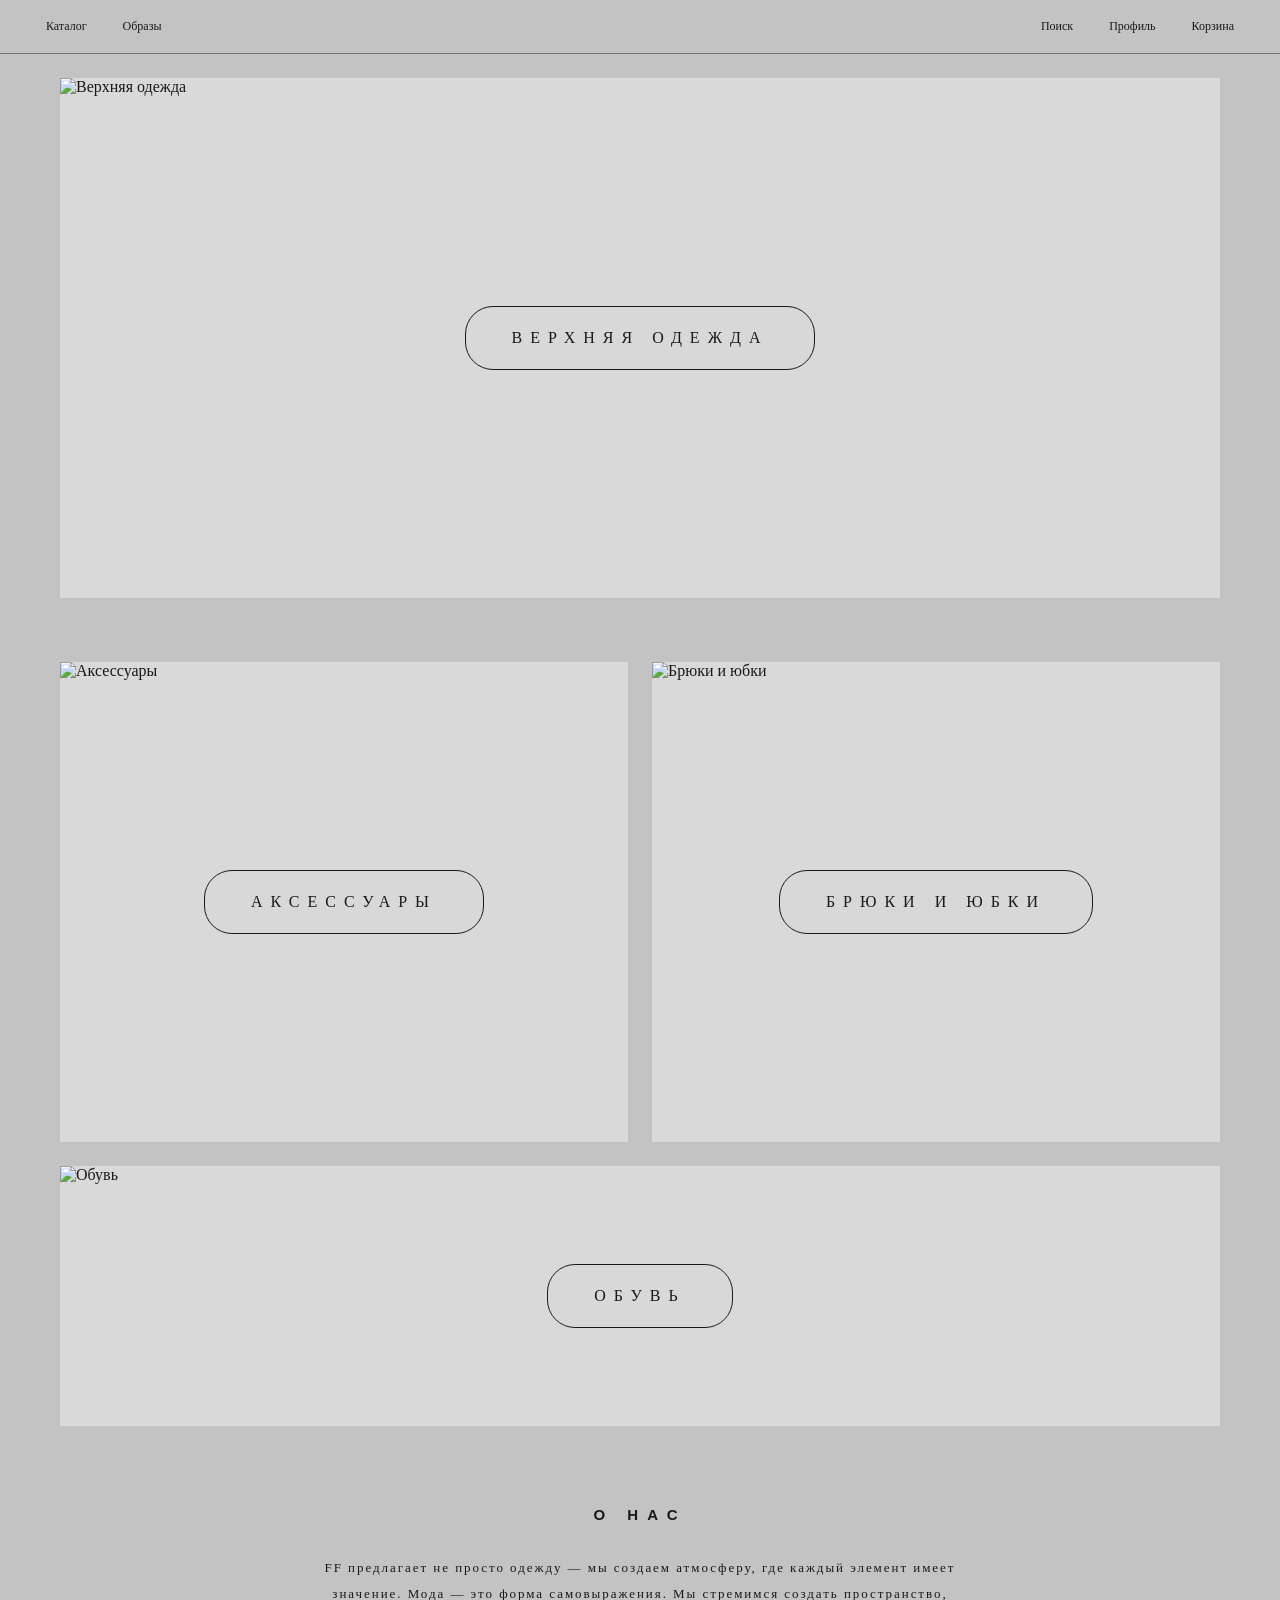
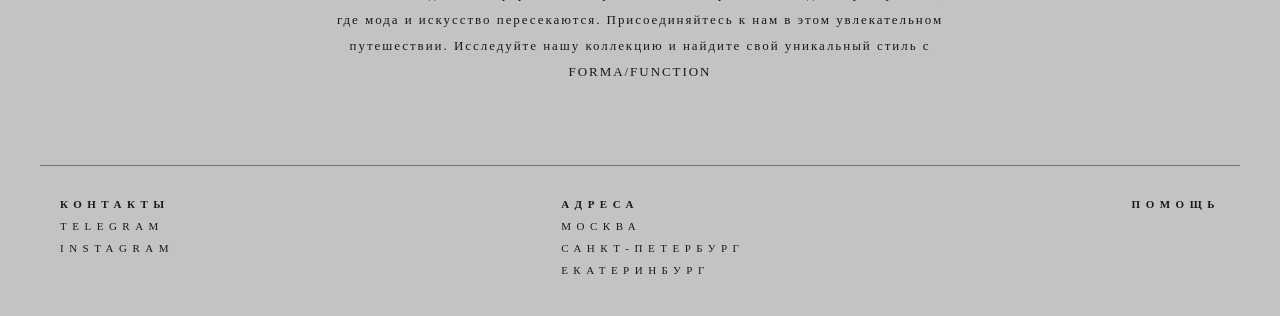
==== index.html @ 092adf08 "Add files via upload" ====
<!DOCTYPE html>
<html lang="ru">
<head>
  <meta charset="UTF-8" />
  <meta name="viewport" content="width=device-width, initial-scale=1.0" />
  <link rel="stylesheet" href="index.css" />
  <link rel="stylesheet" href="animations.css" />
  <script src="js/animations.js" defer></script>
  <title>Главная</title>
</head>
<body>
  <header class="header">
    <div class="header-left">
      <button type="button" class="nav-button" data-link="index.html">Каталог</button>
      <button type="button" class="nav-button" data-link="collection.html">Образы</button>
    </div>
    <div class="header-right">
  <button type="button" class="nav-button" data-link="search.html">Поиск</button>
  <button type="button" class="nav-button" data-link="profile.html">Профиль</button>
  <button type="button" class="nav-button" data-link="cart.html">Корзина</button>
</div>
  </header>

  <main class="page-content">
    <section class="hero-section">
      <img src="images/land_top.jpg" alt="Верхняя одежда" class="hero-image" />
      <button class="hero-button" data-link="collection.html">Верхняя одежда</button>
    </section>

    <section class="categories-grid">
      <div class="category-card">
        <img src="images/land_accs.jpg" alt="Аксессуары" class="category-image" />
        <button type="button" class="category-button" data-link="collection.html">Аксессуары</button>
      </div>
      <div class="category-card">
        <img src="images/land_pants.jpg" alt="Брюки и юбки" class="category-image" />
        <button type="button" class="category-button" data-link="collection.html">Брюки и юбки</button>
      </div>
    </section>

    <section class="big-category">
      <img src="images/land_shoes.jpg" alt="Обувь" class="category-image" />
      <button type="button" class="category-button" data-link="collection.html">Обувь</button>
    </section>

    <section class="about-section">
      <h2>О нас</h2>
      <p>
        FF предлагает не просто одежду — мы создаем атмосферу, где каждый элемент имеет значение.
        Мода — это форма самовыражения. Мы стремимся создать пространство, где мода и искусство пересекаются.
        Присоединяйтесь к нам в этом увлекательном путешествии.
        Исследуйте нашу коллекцию и найдите свой уникальный стиль с FORMA/FUNCTION
      </p>
    </section>
  </main>

  <footer class="footer">
    <div class="footer-column">
      <h3>Контакты</h3>
      <button class="footer-button" data-action="open-telegram">Telegram</button>
      <button class="footer-button" data-action="open-instagram">Instagram</button>
    </div>
    <div class="footer-column">
      <h3>Адреса</h3>
      <p>Москва</p>
      <p>Санкт-Петербург</p>
      <p>Екатеринбург</p>
    </div>
    <div class="footer-column">
      <h3>Помощь</h3>
    </div>
  </footer>

  <script src="js/script.js"></script>
</body>
</html>
---- index.css ----
@font-face {
  font-family: 'Kiwi Maru';
  src: url('fonts/KiwiMaru-Regular.ttf') format('truetype');
  font-weight: 400;
  font-style: normal;
}

@font-face {
  font-family: 'Palace of Sports';
  src: url('fonts/Palace of Sports.otf') format('opentype');
  font-weight: 400;
  font-style: normal;
}

* {
  box-sizing: border-box;
}

html,
body {
  margin: 0;
  padding: 0;
  min-height: 100%;
  background: #C3C3C3;
  color: #191919;
  font-family: 'Kiwi Maru', serif;
}

body {
  display: flex;
  flex-direction: column;
  align-items: center;
}

button {
  cursor: pointer;
  border: none;
  background: none;
  font: inherit;
  color: inherit;
}

.header {
  width: 100%;
  background: #C3C3C3;
  display: flex;
  justify-content: space-between;
  align-items: center;
  padding: 18px 40px;
  border-bottom: 1px solid #737373;
}

.header-left,
.header-right {
  display: flex;
  gap: 24px;
  font-size: 12px;
  letter-spacing: 0.5em;
  text-transform: uppercase;
}

.nav-button {
  background: transparent;
  color: #191919;
}

.page-content {
  width: 100%;
  max-width: 1200px;
  padding: 24px 20px 0;
}

.hero-section,
.category-card,
.big-category,
.profile-panel,
.collection-card,
.search-panel,
.cart-panel {
  background: #D9D9D9;
}

.hero-section,
.category-card,
.big-category {
  position: relative;
  overflow: hidden;
}

.hero-section {
  min-height: 520px;
  display: flex;
  justify-content: center;
  align-items: center;
}

.hero-image,
.category-image {
  position: absolute;
  inset: 0;
  width: 100%;
  height: 100%;
  object-fit: cover;
}

.hero-section .hero-image { transform: scale(1.00); object-position: center 58%; }
.categories-grid > .category-card:nth-child(1) category-image { transform: scale(1.03); object-position: center 50%; }
.categories-grid > .category-card:nth-child(2) .category-image { transform: scale(1.00); object-position: center 52%; }
.big-category > .category-image { transform: scale(1.00); object-position: center 40%; }
.hero-button,
.category-button {
  padding: 22px 46px;
  border: 1px solid #191919;
  border-radius: 28px;
  letter-spacing: 0.5em;
  text-transform: uppercase;
  background: rgba(217, 217, 217, 0.85);
  position: relative;
  z-index: 1;
}

.categories-grid {
  margin-top: 64px;
  display: grid;
  grid-template-columns: repeat(2, minmax(0, 1fr));
  gap: 24px;
}

.category-card {
  min-height: 480px;
  display: flex;
  justify-content: center;
  align-items: center;
}

.big-category {
  margin-top: 24px;
  min-height: 260px;
  display: flex;
  justify-content: center;
  align-items: center;
}

.about-section {
  max-width: 760px;
  margin: 80px auto 0;
  text-align: center;
  padding: 0 10px;
}

.about-section h2 {
  margin-bottom: 32px;
  font-family: 'Palace of Sports', sans-serif;
  font-size: 15px;
  letter-spacing: 0.6em;
  text-transform: uppercase;
}

.about-section p {
  margin: 0 auto;
  max-width: 640px;
  font-size: 13px;
  line-height: 2;
  letter-spacing: 0.15em;
  color: #191919;
}

.footer {
  width: 100%;
  max-width: 1200px;
  margin: 80px auto 40px;
  padding: 32px 20px 0;
  border-top: 1px solid #737373;
  display: flex;
  justify-content: space-between;
  gap: 20px;
  flex-wrap: wrap;
}

.footer-column {
  display: flex;
  flex-direction: column;
  gap: 10px;
}

.footer-column h3,
.footer-column button,
.footer-column p {
  margin: 0;
  font-size: 11px;
  letter-spacing: 0.5em;
  text-transform: uppercase;
  color: #191919;
}

.footer-button {
  text-align: left;
  padding: 0;
}
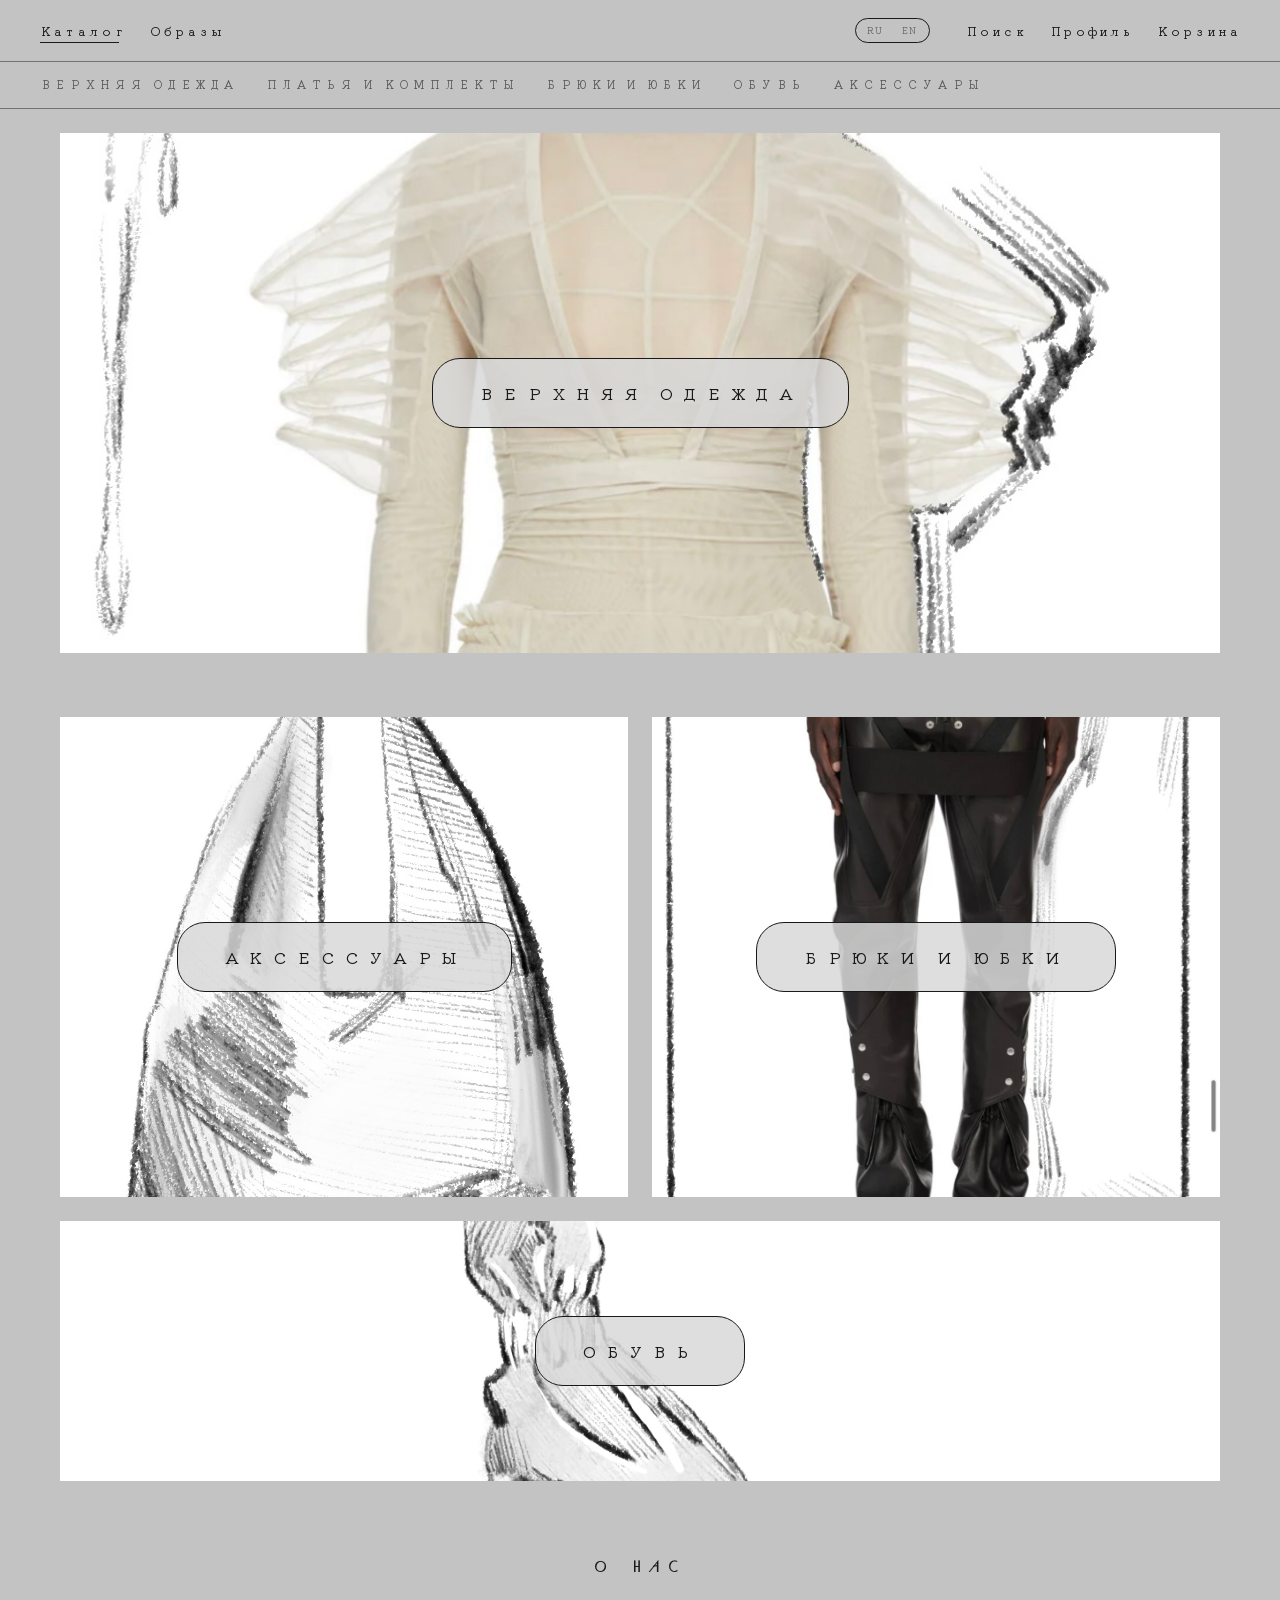
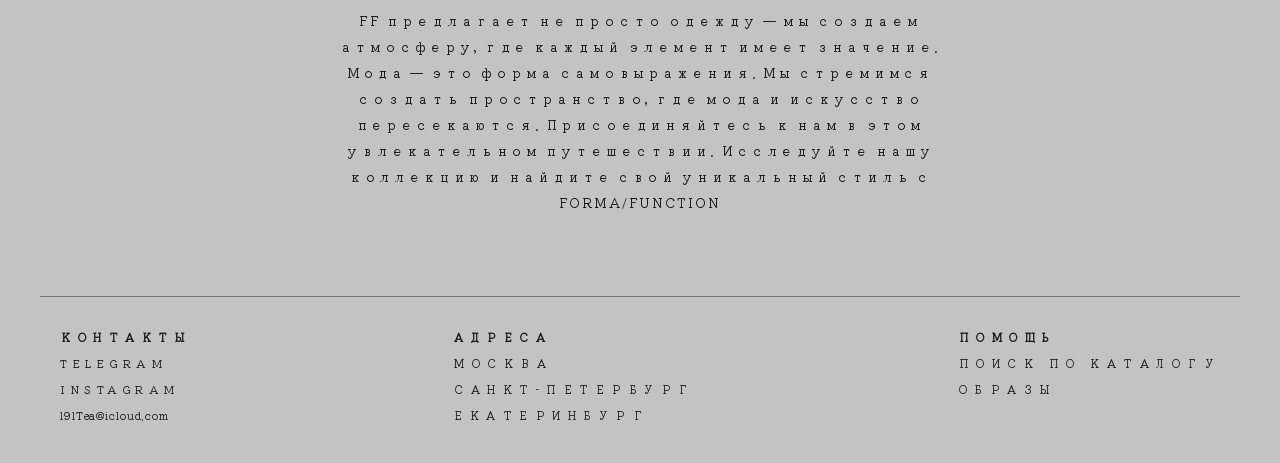
==== commit dc135404: "Add files via upload" ====
--- a/index.html
+++ b/index.html
@@ -1,76 +1,98 @@
-<!DOCTYPE html>
-<html lang="ru">
-<head>
-  <meta charset="UTF-8" />
-  <meta name="viewport" content="width=device-width, initial-scale=1.0" />
-  <link rel="stylesheet" href="index.css" />
-  <link rel="stylesheet" href="animations.css" />
-  <script src="js/animations.js" defer></script>
-  <title>Главная</title>
-</head>
-<body>
-  <header class="header">
-    <div class="header-left">
-      <button type="button" class="nav-button" data-link="index.html">Каталог</button>
-      <button type="button" class="nav-button" data-link="collection.html">Образы</button>
-    </div>
-    <div class="header-right">
-  <button type="button" class="nav-button" data-link="search.html">Поиск</button>
-  <button type="button" class="nav-button" data-link="profile.html">Профиль</button>
-  <button type="button" class="nav-button" data-link="cart.html">Корзина</button>
-</div>
-  </header>
-
-  <main class="page-content">
-    <section class="hero-section">
-      <img src="images/land_top.jpg" alt="Верхняя одежда" class="hero-image" />
-      <button class="hero-button" data-link="collection.html">Верхняя одежда</button>
-    </section>
-
-    <section class="categories-grid">
-      <div class="category-card">
-        <img src="images/land_accs.jpg" alt="Аксессуары" class="category-image" />
-        <button type="button" class="category-button" data-link="collection.html">Аксессуары</button>
-      </div>
-      <div class="category-card">
-        <img src="images/land_pants.jpg" alt="Брюки и юбки" class="category-image" />
-        <button type="button" class="category-button" data-link="collection.html">Брюки и юбки</button>
-      </div>
-    </section>
-
-    <section class="big-category">
-      <img src="images/land_shoes.jpg" alt="Обувь" class="category-image" />
-      <button type="button" class="category-button" data-link="collection.html">Обувь</button>
-    </section>
-
-    <section class="about-section">
-      <h2>О нас</h2>
-      <p>
-        FF предлагает не просто одежду — мы создаем атмосферу, где каждый элемент имеет значение.
-        Мода — это форма самовыражения. Мы стремимся создать пространство, где мода и искусство пересекаются.
-        Присоединяйтесь к нам в этом увлекательном путешествии.
-        Исследуйте нашу коллекцию и найдите свой уникальный стиль с FORMA/FUNCTION
-      </p>
-    </section>
-  </main>
-
-  <footer class="footer">
-    <div class="footer-column">
-      <h3>Контакты</h3>
-      <button class="footer-button" data-action="open-telegram">Telegram</button>
-      <button class="footer-button" data-action="open-instagram">Instagram</button>
-    </div>
-    <div class="footer-column">
-      <h3>Адреса</h3>
-      <p>Москва</p>
-      <p>Санкт-Петербург</p>
-      <p>Екатеринбург</p>
-    </div>
-    <div class="footer-column">
-      <h3>Помощь</h3>
-    </div>
-  </footer>
-
-  <script src="js/script.js"></script>
-</body>
+<!DOCTYPE html>
+<html lang="ru">
+<head>
+  <meta charset="UTF-8" />
+  <meta name="viewport" content="width=device-width, initial-scale=1.0" />
+  <link rel="stylesheet" href="index.css" />
+  <link rel="stylesheet" href="animations.css" />
+  <link rel="stylesheet" href="shared.css" />
+  <script src="js/animations.js" defer></script>
+  <title>Главная</title>
+</head>
+<body>
+                <header class="header">
+    <div class="header-row">
+      <div class="header-left">
+        <button type="button" class="nav-button is-current" data-link="index.html">Каталог</button>
+        <button type="button" class="nav-button" data-link="collection.html">Образы</button>
+      </div>
+      <div class="header-right">
+        <div class="lang-switch" role="group" aria-label="Language">
+          <button type="button" class="lang-opt" data-lang="ru" aria-pressed="true">RU</button>
+          <button type="button" class="lang-opt" data-lang="en" aria-pressed="false">EN</button>
+        </div>
+        <button type="button" class="nav-button" data-link="search.html">Поиск</button>
+        <button type="button" class="nav-button" data-link="profile.html">Профиль</button>
+        <button type="button" class="nav-button" data-link="cart.html">Корзина<span class="cart-count" data-cart-count></span></button>
+      </div>
+    </div>
+    <nav class="tabs-wrap" aria-label="Категории одежды">
+      <div class="tabs">
+        <a class="tab" href="outerwear.html">Верхняя одежда</a>
+        <a class="tab" href="dresses.html">Платья и комплекты</a>
+        <a class="tab" href="pants.html">Брюки и юбки</a>
+        <a class="tab" href="shoes.html">Обувь</a>
+        <a class="tab" href="accessories.html">Аксессуары</a>
+      </div>
+    </nav>
+  </header>
+
+  <main class="page-content">
+    <section class="hero-section">
+      <img src="images/land_top.jpg" alt="Верхняя одежда" class="hero-image" />
+      <button class="hero-button" data-link="outerwear.html">Верхняя одежда</button>
+    </section>
+
+    <section class="categories-grid">
+      <div class="category-card">
+        <img src="images/land_accs.jpg" alt="Аксессуары" class="category-image" />
+        <button type="button" class="category-button" data-link="accessories.html">Аксессуары</button>
+      </div>
+      <div class="category-card">
+        <img src="images/land_pants.jpg" alt="Брюки и юбки" class="category-image" />
+        <button type="button" class="category-button" data-link="pants.html">Брюки и юбки</button>
+      </div>
+    </section>
+
+    <section class="big-category">
+      <img src="images/land_shoes.jpg" alt="Обувь" class="category-image" />
+      <button type="button" class="category-button" data-link="shoes.html">Обувь</button>
+    </section>
+
+    <section class="about-section">
+      <h2>О нас</h2>
+      <p>
+        FF предлагает не просто одежду — мы создаем атмосферу, где каждый элемент имеет значение.
+        Мода — это форма самовыражения. Мы стремимся создать пространство, где мода и искусство пересекаются.
+        Присоединяйтесь к нам в этом увлекательном путешествии.
+        Исследуйте нашу коллекцию и найдите свой уникальный стиль с FORMA/FUNCTION
+      </p>
+    </section>
+  </main>
+
+              <footer class="footer">
+    <div class="footer-column">
+      <h3>Контакты</h3>
+      <a class="footer-button" href="https://t.me/l9ltea" target="_blank" rel="noopener">Telegram</a>
+      <a class="footer-button" href="https://www.instagram.com/l9ltea/" target="_blank" rel="noopener">Instagram</a>
+      <a class="footer-button footer-mail" href="mailto:l9lTea@icloud.com">l9lTea@icloud.com</a>
+    </div>
+    <div class="footer-column">
+      <h3>Адреса</h3>
+      <p>Москва</p>
+      <p>Санкт-Петербург</p>
+      <p>Екатеринбург</p>
+    </div>
+    <div class="footer-column">
+      <h3>Помощь</h3>
+      <button class="footer-button" data-link="search.html">Поиск по каталогу</button>
+      <button class="footer-button" data-link="collection.html">Образы</button>
+    </div>
+  </footer>
+  <script src="js/i18n.js"></script>
+  <script src="js/data.js"></script>
+  <script src="js/cards.js"></script>
+  <script src="js/cart.js"></script>
+  <script src="js/script.js"></script>
+</body>
 </html>
--- a/animations.css
+++ b/animations.css
@@ -0,0 +1,190 @@
+/* ---------- Плавное появление страницы ---------- */
+body { animation: pageIn .6s ease backwards; }
+body.is-leaving { opacity: 0; transition: opacity .3s ease; }
+.header { animation: dropIn .7s cubic-bezier(.2,.7,.2,1) backwards; }
+
+@keyframes pageIn { from { opacity: 0; } }
+@keyframes dropIn { from { opacity: 0; translate: 0 -16px; } }
+@keyframes riseIn { from { opacity: 0; translate: 0 24px; } }
+@keyframes kenburns { from { scale: 1.12; } to { scale: 1; } }
+@keyframes pop { 40% { scale: 1.25; } }
+
+/* ---------- Появление блоков при прокрутке ---------- */
+.js .reveal {
+  opacity: 0;
+  translate: 0 32px;
+  transition: opacity .9s cubic-bezier(.2,.7,.2,1), translate .9s cubic-bezier(.2,.7,.2,1);
+  transition-delay: var(--d, 0s);
+}
+.js .reveal.is-visible { opacity: 1; translate: 0 0; }
+
+/* ---------- Навигация: подчёркивание ---------- */
+.nav-button { position: relative; padding: 4px 0; }
+.nav-button::after {
+  content: "";
+  position: absolute;
+  left: 0; right: .5em; bottom: -2px;
+  height: 1px;
+  background: currentColor;
+  transform: scaleX(0);
+  transform-origin: left;
+  transition: transform .35s cubic-bezier(.2,.7,.2,1);
+}
+.nav-button:hover::after,
+.nav-button.is-current::after { transform: scaleX(1); }
+
+/* ---------- Главная ---------- */
+.hero-image { animation: kenburns 2.6s cubic-bezier(.2,.7,.2,1) backwards; }
+.hero-image,
+.category-image { transition: scale 1s cubic-bezier(.2,.7,.2,1); }
+.hero-section:hover .hero-image,
+.category-card:hover .category-image,
+.big-category:hover .category-image { scale: 1.06; }
+
+.hero-button,
+.category-button {
+  transition: background .4s ease, color .4s ease, translate .4s ease, box-shadow .4s ease;
+}
+.hero-button:hover,
+.category-button:hover {
+  background: #191919;
+  color: #D9D9D9;
+  translate: 0 -4px;
+  box-shadow: 0 12px 24px rgba(0, 0, 0, .25);
+}
+.hero-button:active,
+.category-button:active { translate: 0 0; }
+
+.footer-button { transition: translate .3s ease, opacity .3s ease; }
+.footer-button:hover { translate: 6px 0; opacity: .55; }
+
+/* ---------- Образы (коллекции) ---------- */
+.js .collection-section:not(.is-visible) .collection-card { opacity: 0; }
+.js .collection-section.is-visible .collection-card {
+  animation: riseIn .8s cubic-bezier(.2,.7,.2,1) backwards;
+  animation-delay: calc(var(--i, 0) * 90ms);
+}
+.collection-image { transition: scale .9s cubic-bezier(.2,.7,.2,1); }
+.collection-card:hover .collection-image { scale: 1.07; }
+.card-label { transition: translate .4s ease; }
+.collection-card:hover .card-label { translate: 8px 0; }
+
+.row-arrow { transition: transform .25s ease, background .25s ease, box-shadow .25s ease; }
+.row-arrow:hover {
+  background: #fff;
+  transform: translateY(-50%) scale(1.12);
+  box-shadow: 0 6px 16px rgba(0, 0, 0, .2);
+}
+.row-arrow:active { transform: translateY(-50%) scale(.95); }
+
+/* ---------- Корзина ---------- */
+.js .cart-item { animation: riseIn .6s cubic-bezier(.2,.7,.2,1) backwards; animation-delay: calc(var(--i, 0) * 120ms + .25s); }
+.cart-item { transition: opacity .35s ease, translate .35s ease, scale .35s ease, box-shadow .3s ease; }
+.cart-item:hover { box-shadow: 0 8px 18px rgba(0, 0, 0, .12); }
+.cart-item.is-removing { opacity: 0; translate: 60px 0; scale: .96; }
+
+.quantity-btn, .remove-btn { transition: background .25s ease, color .25s ease, scale .2s ease, rotate .3s ease; }
+.quantity-btn:hover { background: #191919; color: #fff; }
+.quantity-btn:active { scale: .88; }
+.remove-btn:hover { rotate: 90deg; }
+.item-quantity span, .total-amount { display: inline-block; }
+.pop { animation: pop .35s ease; }
+
+.checkout-btn, .save-button, .search-button {
+  transition: translate .3s ease, box-shadow .3s ease, background .3s ease;
+}
+.checkout-btn:hover, .save-button:hover, .search-button:hover {
+  translate: 0 -3px;
+  box-shadow: 0 12px 24px rgba(0, 0, 0, .25);
+}
+.checkout-btn:active, .save-button:active, .search-button:active { translate: 0 0; box-shadow: none; }
+
+/* ---------- Поиск и профиль ---------- */
+.search-input, .profile-field input {
+  transition: box-shadow .3s ease, translate .3s ease, background .3s ease;
+}
+.search-input:focus, .profile-field input:focus {
+  outline: none;
+  background: #fff;
+  box-shadow: 0 0 0 3px rgba(25, 25, 25, .15);
+  translate: 0 -2px;
+}
+.js .result-item,
+.js .profile-field,
+.js .profile-menu-button { animation: riseIn .6s cubic-bezier(.2,.7,.2,1) backwards; animation-delay: calc(var(--i, 0) * 100ms + .2s); }
+.result-item, .profile-menu-button { transition: translate .3s ease, box-shadow .3s ease, background .3s ease; }
+.result-item:hover, .profile-menu-button:hover { translate: 8px 0; }
+.result-item:hover { box-shadow: 0 8px 18px rgba(0, 0, 0, .12); }
+.profile-avatar { transition: scale .5s cubic-bezier(.2,.7,.2,1); }
+.profile-avatar:hover { scale: 1.06; }
+
+/* ---------- Если в системе включено «уменьшить движение» ---------- */
+@media (prefers-reduced-motion: reduce) {
+  *, *::before, *::after {
+    animation: none !important;
+    transition: none !important;
+  }
+}
+
+/* Мобильная версия (телефоны и узкие экраны) */
+@media (max-width: 768px) {
+  html, body { overflow-x: hidden; }
+
+  /* Меню: влезает в ширину экрана, при нехватке места переносится */
+  .header { flex-wrap: wrap; justify-content: center; gap: 10px 14px; padding: 14px 12px; }
+  .header-left, .header-right { gap: 14px; font-size: 10px; letter-spacing: .25em; justify-content: center; }
+  .nav-button::after { right: .25em; }
+
+  .page-content { padding: 16px 14px 0; }
+
+  /* Главная */
+  .hero-section { min-height: 420px; }
+  .hero-button, .category-button { padding: 14px 20px; font-size: 11px; letter-spacing: .3em; }
+  .categories-grid { grid-template-columns: 1fr; gap: 16px; margin-top: 32px; }
+  .category-card { min-height: 380px; }
+  .big-category { min-height: 220px; }
+  .about-section { margin-top: 48px; }
+  .about-section p { font-size: 13px; letter-spacing: .08em; }
+
+  .footer { margin: 48px auto 24px; gap: 24px; }
+  .footer-column h3, .footer-column button, .footer-column p { letter-spacing: .25em; }
+
+  /* Образы: вместо стрелок — свайп пальцем */
+  .collection-title { font-size: 18px; letter-spacing: .25em; }
+  .collection-row {
+    overflow-x: auto;
+    scroll-snap-type: x mandatory;
+    gap: 14px;
+    padding-bottom: 8px;
+    transform: none !important;
+    scrollbar-width: none;
+    -webkit-overflow-scrolling: touch;
+  }
+  .collection-row::-webkit-scrollbar { display: none; }
+  .collection-card { flex: 0 0 82%; min-height: 420px; scroll-snap-align: start; }
+  .collection-card:hover { transform: none; box-shadow: none; }
+  .row-arrow { display: none; }
+
+  /* Корзина, поиск, профиль */
+  .cart-page .cart-panel,
+  .search-page .search-panel { padding: 22px 16px; margin-top: 20px; min-height: 0; }
+  .cart-title, .search-title, .profile-form-title { font-size: 18px; letter-spacing: .25em; margin-bottom: 20px; }
+  .cart-item { padding: 14px; gap: 12px; }
+  .item-image { width: 64px; height: 64px; flex: none; }
+  .item-details { min-width: 0; flex: 1; }
+  .item-price { letter-spacing: .2em; }
+  .checkout-btn { width: 100%; padding: 18px 16px; letter-spacing: .3em; }
+
+  .search-input-wrapper { flex-direction: column; gap: 12px; margin-bottom: 24px; }
+  .search-button { padding: 16px; letter-spacing: .3em; }
+
+  .profile-page .profile-panel { grid-template-columns: 1fr; padding: 16px; margin-top: 20px; min-height: 0; gap: 8px; }
+  .profile-sidebar, .profile-form { padding: 14px; }
+  .profile-avatar { width: 120px; height: 120px; }
+  .profile-menu-button { padding: 14px 0; letter-spacing: .3em; }
+  .profile-field label { letter-spacing: .25em; }
+  .save-button { align-self: stretch; padding: 18px 16px; letter-spacing: .3em; }
+
+  /* 16px — чтобы iPhone не приближал страницу при вводе */
+  .search-input, .profile-field input { font-size: 16px; }
+}
--- a/shared.css
+++ b/shared.css
@@ -0,0 +1,673 @@
+/* FORMA/FUNCTION — общие компоненты сайта (шапка с вкладками, карточки товаров,
+   панель фильтров, адаптив).*/
+
+:root {
+  --bg: #C3C3C3;
+  --panel: #D9D9D9;
+  --panel-2: #CFCFCF;
+  --ink: #191919;
+  --line: #737373;
+  --muted: #5A5A5A;
+  --radius-card: 24px;
+  --radius-pill: 28px;
+}
+
+html { scroll-behavior: smooth; }
+
+[hidden] { display: none !important; }
+
+html { overflow-x: clip; }
+
+body { overflow-x: hidden; }
+
+/* ---------------- header ---------------- */
+
+.header {
+  position: sticky;
+  top: 0;
+  z-index: 50;
+  padding: 0 40px;
+  display: block;
+  border-bottom: 1px solid var(--line);
+  background: rgba(195, 195, 195, 0.94);
+  backdrop-filter: blur(8px);
+}
+
+.header-row {
+  display: flex;
+  justify-content: space-between;
+  align-items: center;
+  padding: 18px 0;
+  gap: 24px;
+}
+
+.header-left,
+.header-right {
+  display: flex;
+  gap: 24px;
+  align-items: center;
+  font-size: 12px;
+  letter-spacing: 0.5em;
+  text-transform: uppercase;
+}
+
+.nav-button {
+  position: relative;
+  padding: 2px 0;
+  transition: opacity 0.25s ease;
+}
+
+.nav-button:hover { opacity: 0.55; }
+
+.cart-count {
+  display: none;
+  min-width: 16px;
+  height: 16px;
+  margin-left: 6px;
+  padding: 0 4px;
+  border-radius: 8px;
+  background: var(--ink);
+  color: #fff;
+  font-size: 9px;
+  line-height: 16px;
+  letter-spacing: 0.1em;
+  text-align: center;
+  vertical-align: middle;
+}
+
+.cart-count.is-visible { display: inline-block; }
+
+/* ---------------- вкладки категорий ---------------- */
+
+.tabs-wrap {
+  border-top: 1px solid var(--line);
+  margin: 0 -40px;
+  padding: 0 40px;
+  overflow-x: auto;
+  scrollbar-width: none;
+}
+
+.tabs-wrap::-webkit-scrollbar { display: none; }
+
+/* мягкое затухание справа: видно, что вкладки можно листать */
+@media (max-width: 900px) {
+  .tabs-wrap {
+    -webkit-mask-image: linear-gradient(to right, #000 0, #000 88%, transparent 100%);
+    mask-image: linear-gradient(to right, #000 0, #000 88%, transparent 100%);
+  }
+}
+
+.tabs {
+  display: flex;
+  gap: 28px;
+  padding: 12px 0 14px;
+  white-space: nowrap;
+  font-size: 11px;
+  letter-spacing: 0.36em;
+  text-transform: uppercase;
+}
+
+.tab {
+  position: relative;
+  padding: 2px 0;
+  color: var(--muted);
+  text-decoration: none;
+  transition: color 0.25s ease;
+}
+
+/* линия появляется только при наведении */
+.tab::after {
+  content: "";
+  position: absolute;
+  left: 0;
+  right: 0.36em;
+  bottom: -4px;
+  height: 1px;
+  background: currentColor;
+  transform: scaleX(0);
+  transform-origin: left center;
+  transition: transform 0.3s ease;
+}
+
+.tab:hover { color: var(--ink); }
+.tab:hover::after { transform: scaleX(1); }
+
+.tab.is-current {
+  color: var(--ink);
+  font-weight: 400;
+}
+
+/* ---------------- типографические утилиты ---------------- */
+
+.eyebrow {
+  font-size: 10px;
+  letter-spacing: 0.5em;
+  text-transform: uppercase;
+  color: var(--muted);
+  margin: 0;
+}
+
+.section-title {
+  font-family: 'Palace of Sports', sans-serif;
+  font-size: 15px;
+  letter-spacing: 0.45em;
+  text-transform: uppercase;
+  margin: 0;
+}
+
+.lead-line {
+  font-size: 12px;
+  letter-spacing: 0.18em;
+  color: var(--muted);
+  margin: 0;
+}
+
+/* ---------------- hero категории ---------------- */
+
+.cat-hero {
+  position: relative;
+  min-height: 420px;
+  margin-top: 24px;
+  border-radius: var(--radius-card);
+  overflow: hidden;
+  background: var(--panel);
+  display: flex;
+  align-items: flex-end;
+  justify-content: space-between;
+  gap: 24px;
+  padding: 32px 36px;
+}
+
+.cat-hero-image {
+  position: absolute;
+  inset: 0;
+  width: 100%;
+  height: 100%;
+  object-fit: cover;
+  object-position: center 18%;
+  filter: saturate(0.92);
+}
+
+.cat-hero::after {
+  content: "";
+  position: absolute;
+  inset: 0;
+  background: linear-gradient(to top, rgba(195, 195, 195, 0.92) 0%, rgba(195, 195, 195, 0.35) 45%, rgba(195, 195, 195, 0) 75%);
+}
+
+.cat-hero-text {
+  position: relative;
+  z-index: 1;
+  max-width: 620px;
+}
+
+.cat-hero-title {
+  font-family: 'Palace of Sports', sans-serif;
+  font-size: 30px;
+  letter-spacing: 0.3em;
+  text-transform: uppercase;
+  margin: 10px 0 12px;
+  line-height: 1.25;
+}
+
+.cat-hero-note {
+  font-size: 12px;
+  line-height: 1.9;
+  letter-spacing: 0.14em;
+  color: var(--ink);
+  margin: 0;
+}
+
+.cat-hero-actions {
+  position: relative;
+  z-index: 1;
+  display: flex;
+  gap: 12px;
+  flex-wrap: wrap;
+}
+
+button.ghost-button,
+a.ghost-button {
+  display: inline-block;
+  color: var(--ink);
+  text-decoration: none;
+  padding: 16px 30px;
+  border: 1px solid var(--ink);
+  border-radius: var(--radius-pill);
+  background: rgba(217, 217, 217, 0.6);
+  font-size: 11px;
+  letter-spacing: 0.34em;
+  text-transform: uppercase;
+  transition: background 0.25s ease, color 0.25s ease, transform 0.25s ease;
+}
+
+.ghost-button:hover {
+  background: var(--ink);
+  color: #fff;
+  transform: translateY(-2px);
+}
+
+/* ---------------- панель фильтров ---------------- */
+
+.toolbar {
+  display: flex;
+  align-items: center;
+  justify-content: space-between;
+  gap: 24px;
+  flex-wrap: wrap;
+  margin: 40px 0 24px;
+  padding-bottom: 16px;
+  border-bottom: 1px solid var(--line);
+}
+
+.toolbar-left {
+  display: flex;
+  align-items: center;
+  gap: 18px;
+  flex-wrap: wrap;
+}
+
+.count-label {
+  font-size: 11px;
+  letter-spacing: 0.32em;
+  text-transform: uppercase;
+  color: var(--muted);
+}
+
+.chip-row {
+  display: flex;
+  gap: 8px;
+  flex-wrap: wrap;
+}
+
+@media (max-width: 720px) {
+  .chip-row { flex-wrap: nowrap; overflow-x: auto; scrollbar-width: none; padding-bottom: 2px; }
+  .chip-row::-webkit-scrollbar { display: none; }
+  .chip { flex: none; }
+}
+
+.chip {
+  padding: 8px 16px;
+  border: 1px solid var(--line);
+  border-radius: var(--radius-pill);
+  font-size: 10px;
+  letter-spacing: 0.24em;
+  text-transform: uppercase;
+  background: transparent;
+  transition: background 0.2s ease, color 0.2s ease, border-color 0.2s ease;
+}
+
+.chip:hover { border-color: var(--ink); }
+
+.chip.is-active {
+  background: var(--ink);
+  border-color: var(--ink);
+  color: #fff;
+}
+
+.sort-wrap {
+  display: flex;
+  align-items: center;
+  gap: 10px;
+  font-size: 10px;
+  letter-spacing: 0.24em;
+  text-transform: uppercase;
+  color: var(--muted);
+}
+
+.sort-select {
+  appearance: none;
+  padding: 8px 30px 8px 14px;
+  border: 1px solid var(--line);
+  border-radius: var(--radius-pill);
+  background: transparent;
+  color: var(--ink);
+  font: inherit;
+  font-size: 10px;
+  letter-spacing: 0.2em;
+  text-transform: uppercase;
+  background-image: linear-gradient(45deg, transparent 50%, var(--ink) 50%), linear-gradient(135deg, var(--ink) 50%, transparent 50%);
+  background-position: calc(100% - 16px) 52%, calc(100% - 11px) 52%;
+  background-size: 5px 5px, 5px 5px;
+  background-repeat: no-repeat;
+  cursor: pointer;
+}
+
+/* ---------------- сетка товаров ---------------- */
+
+.product-grid {
+  display: grid;
+  grid-template-columns: repeat(3, minmax(0, 1fr));
+  gap: 24px;
+}
+
+.product-card {
+  position: relative;
+  display: flex;
+  flex-direction: column;
+  background: var(--panel);
+  border-radius: var(--radius-card);
+  overflow: hidden;
+  transition: transform 0.35s ease, box-shadow 0.35s ease;
+}
+
+@keyframes cardIn {
+  from { opacity: 0; transform: translateY(18px); }
+  to { opacity: 1; transform: translateY(0); }
+}
+
+.product-card {
+  animation: cardIn 0.5s cubic-bezier(.2, .7, .2, 1) backwards;
+  animation-delay: calc(var(--i, 0) * 45ms);
+}
+
+@media (prefers-reduced-motion: reduce) {
+  .product-card { animation: none; }
+}
+
+.product-card:hover {
+  transform: translateY(-8px);
+  box-shadow: 0 14px 28px rgba(0, 0, 0, 0.16);
+}
+
+.product-media {
+  position: relative;
+  aspect-ratio: 3 / 4;
+  overflow: hidden;
+  background: var(--panel-2);
+}
+
+.product-media img {
+  width: 100%;
+  height: 100%;
+  object-fit: cover;
+  object-position: center 22%;
+  transition: transform 0.6s ease;
+}
+
+.product-card:hover .product-media img { transform: scale(1.04); }
+
+.product-badge {
+  position: absolute;
+  top: 14px;
+  left: 14px;
+  padding: 6px 12px;
+  border-radius: var(--radius-pill);
+  background: rgba(195, 195, 195, 0.9);
+  font-size: 9px;
+  letter-spacing: 0.26em;
+  text-transform: uppercase;
+}
+
+.product-body {
+  display: flex;
+  flex-direction: column;
+  flex: 1;
+  gap: 10px;
+  padding: 18px 20px 20px;
+}
+
+.product-body .product-row { margin-top: auto; }
+
+.product-name {
+  font-size: 12px;
+  letter-spacing: 0.2em;
+  text-transform: uppercase;
+  margin: 0;
+}
+
+.product-sub {
+  font-size: 10px;
+  letter-spacing: 0.2em;
+  text-transform: uppercase;
+  color: var(--muted);
+  margin: 0;
+}
+
+.product-row {
+  display: flex;
+  align-items: center;
+  justify-content: space-between;
+  gap: 12px;
+}
+
+.product-price {
+  font-size: 13px;
+  letter-spacing: 0.14em;
+}
+
+.add-button {
+  padding: 12px 22px;
+  border: 1px solid var(--ink);
+  border-radius: var(--radius-pill);
+  font-size: 10px;
+  letter-spacing: 0.24em;
+  text-transform: uppercase;
+  transition: background 0.22s ease, color 0.22s ease;
+}
+
+.add-button:hover,
+.add-button.is-added {
+  background: var(--ink);
+  color: #fff;
+}
+
+.sizes {
+  display: flex;
+  gap: 6px;
+  flex-wrap: wrap;
+  font-size: 9px;
+  letter-spacing: 0.14em;
+  text-transform: uppercase;
+  color: var(--muted);
+}
+
+.sizes span {
+  padding: 3px 7px;
+  border: 1px solid var(--line);
+  border-radius: 10px;
+}
+
+/* карточка-заглушка «коллекция пополняется» */
+
+.soon-card {
+  display: flex;
+  flex-direction: column;
+  justify-content: center;
+  gap: 12px;
+  min-height: 280px;
+  padding: 28px;
+  border: 1px dashed var(--line);
+  border-radius: var(--radius-card);
+  background: transparent;
+}
+
+.soon-card .soon-title {
+  font-family: 'Palace of Sports', sans-serif;
+  font-size: 14px;
+  letter-spacing: 0.4em;
+  text-transform: uppercase;
+  margin: 0;
+}
+
+.soon-card p {
+  font-size: 11px;
+  line-height: 1.9;
+  letter-spacing: 0.14em;
+  color: var(--muted);
+  margin: 0;
+}
+
+/* пустое состояние */
+
+.empty-state {
+  grid-column: 1 / -1;
+  padding: 64px 32px;
+  border: 1px dashed var(--line);
+  border-radius: var(--radius-card);
+  text-align: center;
+}
+
+.empty-state h3 {
+  font-family: 'Palace of Sports', sans-serif;
+  font-size: 15px;
+  letter-spacing: 0.4em;
+  text-transform: uppercase;
+  margin: 0 0 14px;
+}
+
+.empty-state p {
+  font-size: 12px;
+  line-height: 1.9;
+  letter-spacing: 0.14em;
+  color: var(--muted);
+  margin: 0 auto;
+  max-width: 460px;
+}
+
+/* ---------------- адаптив ---------------- */
+
+@media (max-width: 1080px) {
+  .header { padding: 0 24px; }
+  .tabs-wrap { margin: 0 -24px; padding: 0 24px; }
+  .product-grid { grid-template-columns: repeat(2, minmax(0, 1fr)); }
+  .cat-hero { padding: 24px; min-height: 360px; flex-direction: column; align-items: flex-start; justify-content: flex-end; }
+  .cat-hero-title { font-size: 24px; }
+}
+
+@media (max-width: 720px) {
+  .header { padding: 0 16px; }
+  /* на телефоне фото сверху, текст и кнопка — под ним */
+  .cat-hero {
+    flex-direction: column;
+    align-items: stretch;
+    justify-content: flex-start;
+    gap: 0;
+    min-height: 0;
+    padding: 0 0 20px;
+    margin-top: 16px;
+  }
+  .cat-hero::after { display: none; }
+  .cat-hero-image {
+    position: relative;
+    inset: auto;
+    width: 100%;
+    height: auto;
+    aspect-ratio: 16 / 10;
+    object-position: center 22%;
+  }
+  .cat-hero-text { padding: 18px 20px 0; max-width: none; }
+  .cat-hero-title { font-size: 22px; letter-spacing: 0.22em; margin: 8px 0 10px; }
+  .cat-hero-note { font-size: 11px; line-height: 1.8; }
+  .cat-hero-actions { padding: 16px 20px 0; }
+  .cat-hero-actions .ghost-button { padding: 14px 22px; font-size: 10px; letter-spacing: 0.26em; }
+  .product-media { aspect-ratio: 4 / 5; }
+  .header-row { padding: 12px 0; gap: 8px; flex-wrap: nowrap; }
+  .header-left, .header-right { gap: 10px; font-size: 9.5px; letter-spacing: 0.12em; flex-wrap: nowrap; }
+  .nav-button { white-space: nowrap; }
+  .tabs-wrap { margin: 0 -16px; padding: 0 16px; }
+  .tabs { gap: 18px; font-size: 10px; letter-spacing: 0.24em; padding: 10px 0 12px; }
+  .page-content { padding: 16px 16px 0; }
+  .cat-hero { min-height: 300px; border-radius: 18px; padding: 20px; }
+  .cat-hero-title { font-size: 19px; letter-spacing: 0.22em; }
+  .ghost-button { padding: 13px 22px; font-size: 10px; }
+  .product-grid { grid-template-columns: 1fr; gap: 18px; }
+  .toolbar { margin: 28px 0 18px; }
+  .about-section, .footer { margin-left: 0; margin-right: 0; }
+  .footer { margin: 56px auto 28px; }
+}
+
+.is-hidden { display: none !important; }
+
+
+/* Ряды образов  */
+html, body { overflow-x: clip; }
+
+
+/* ---------- Образы ---------- */
+.collection-section { position: relative; overflow: clip; padding-top: 6px; }
+.collection-section .row-arrow { width: 46px; height: 46px; font-size: 20px; backdrop-filter: blur(2px); }
+.collection-section .row-arrow.left { left: 10px; }
+.collection-section .row-arrow.right { right: 10px; }
+
+@media (max-width: 900px) {
+  .collection-section .row-arrow { display: none; }
+}
+
+
+/* ---------- контакты внизу как ссылки ---------- */
+.footer-column a,
+.footer-column .footer-button {
+  display: inline-block;
+  margin: 0;
+  padding: 0;
+  font-family: inherit;
+  font-size: 11px;
+  letter-spacing: 0.5em;
+  text-transform: uppercase;
+  text-decoration: none;
+  color: #191919;
+  background: none;
+  border: 0;
+  cursor: pointer;
+}
+
+/* почта */
+.footer-column .footer-mail {
+  text-transform: none;
+  letter-spacing: 0.08em;
+}
+
+@media (max-width: 720px) {
+  .footer-column a,
+  .footer-column .footer-button { letter-spacing: 0.25em; }
+  .footer-column .footer-mail { letter-spacing: 0.06em; }
+}
+
+
+/* ---------- переключатель языка ---------- */
+.lang-switch {
+  display: inline-flex;
+  align-items: center;
+  gap: 2px;
+  margin-right: 12px;
+  padding: 3px;
+  border: 1px solid var(--ink);
+  border-radius: var(--radius-pill);
+  line-height: 1;
+}
+
+.lang-opt {
+  padding: 4px 8px;
+  border-radius: var(--radius-pill);
+  font-family: inherit;
+  font-size: 9px;
+  letter-spacing: 0.18em;
+  text-transform: uppercase;
+  color: var(--ink);
+  background: transparent;
+  opacity: 0.5;
+  transition: background 0.2s ease, color 0.2s ease, opacity 0.2s ease;
+}
+
+.lang-opt:hover { opacity: 1; }
+
+.lang-opt.is-active {
+  background: var(--ink);
+  color: #fff;
+  opacity: 1;
+}
+
+@media (max-width: 720px) {
+  .lang-switch { margin-right: 6px; padding: 2px; }
+  .lang-opt { padding: 3px 5px; font-size: 8px; letter-spacing: 0.08em; }
+}
+
+
+/* ---------- узкие экраны: меню уезжает на вторую строку ---------- */
+@media (max-width: 520px) {
+  .header-row { flex-wrap: wrap; row-gap: 8px; }
+  .header-left { flex: 1 1 auto; justify-content: flex-start; }
+  .header-right { flex: 1 1 100%; justify-content: space-between; gap: 8px; }
+  .header-row { padding: 10px 0 8px; }
+}
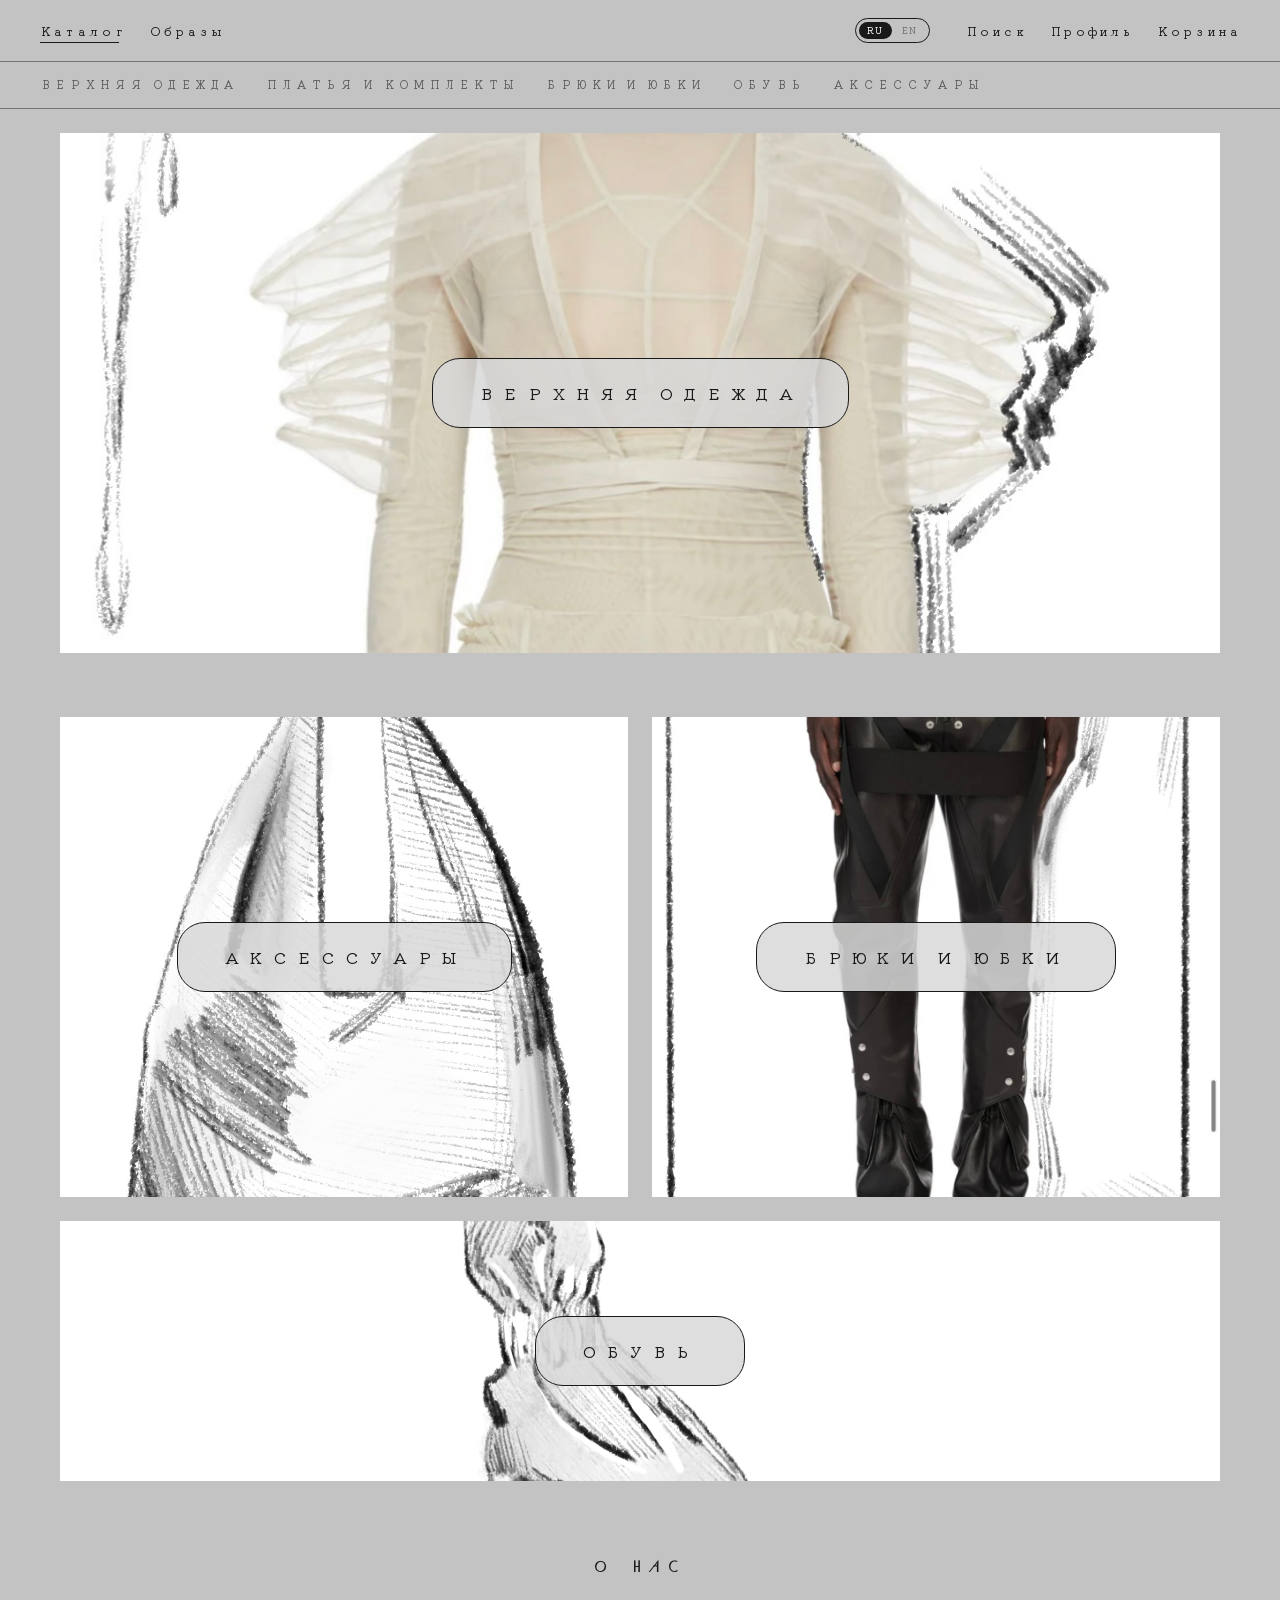
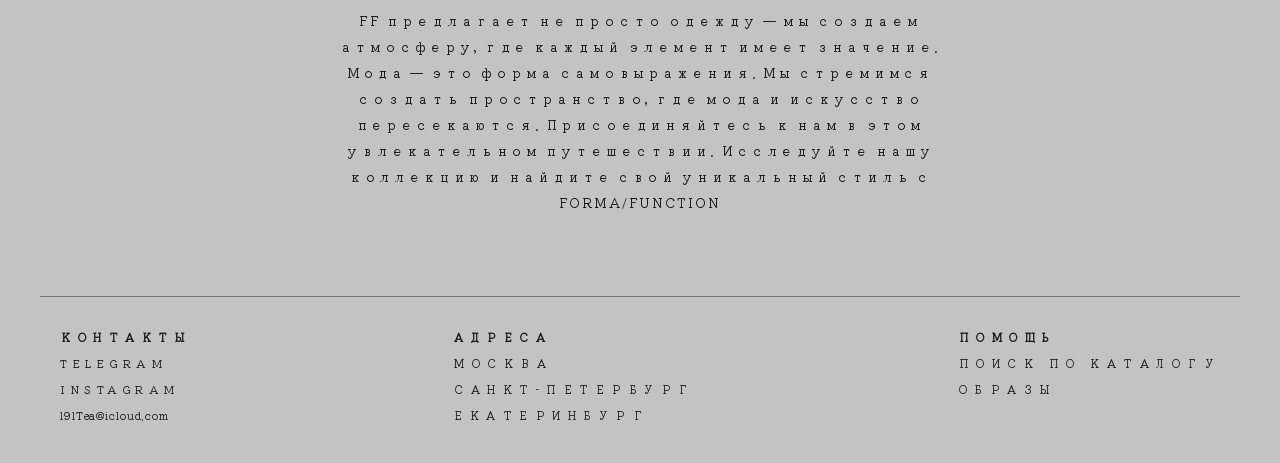
==== commit 28daeff4: "Add files via upload" ====
--- a/index.html
+++ b/index.html
@@ -89,7 +89,7 @@
       <button class="footer-button" data-link="collection.html">Образы</button>
     </div>
   </footer>
-  <script src="js/i18n.js"></script>
+  <script src="js/translate.js"></script>
   <script src="js/data.js"></script>
   <script src="js/cards.js"></script>
   <script src="js/cart.js"></script>
